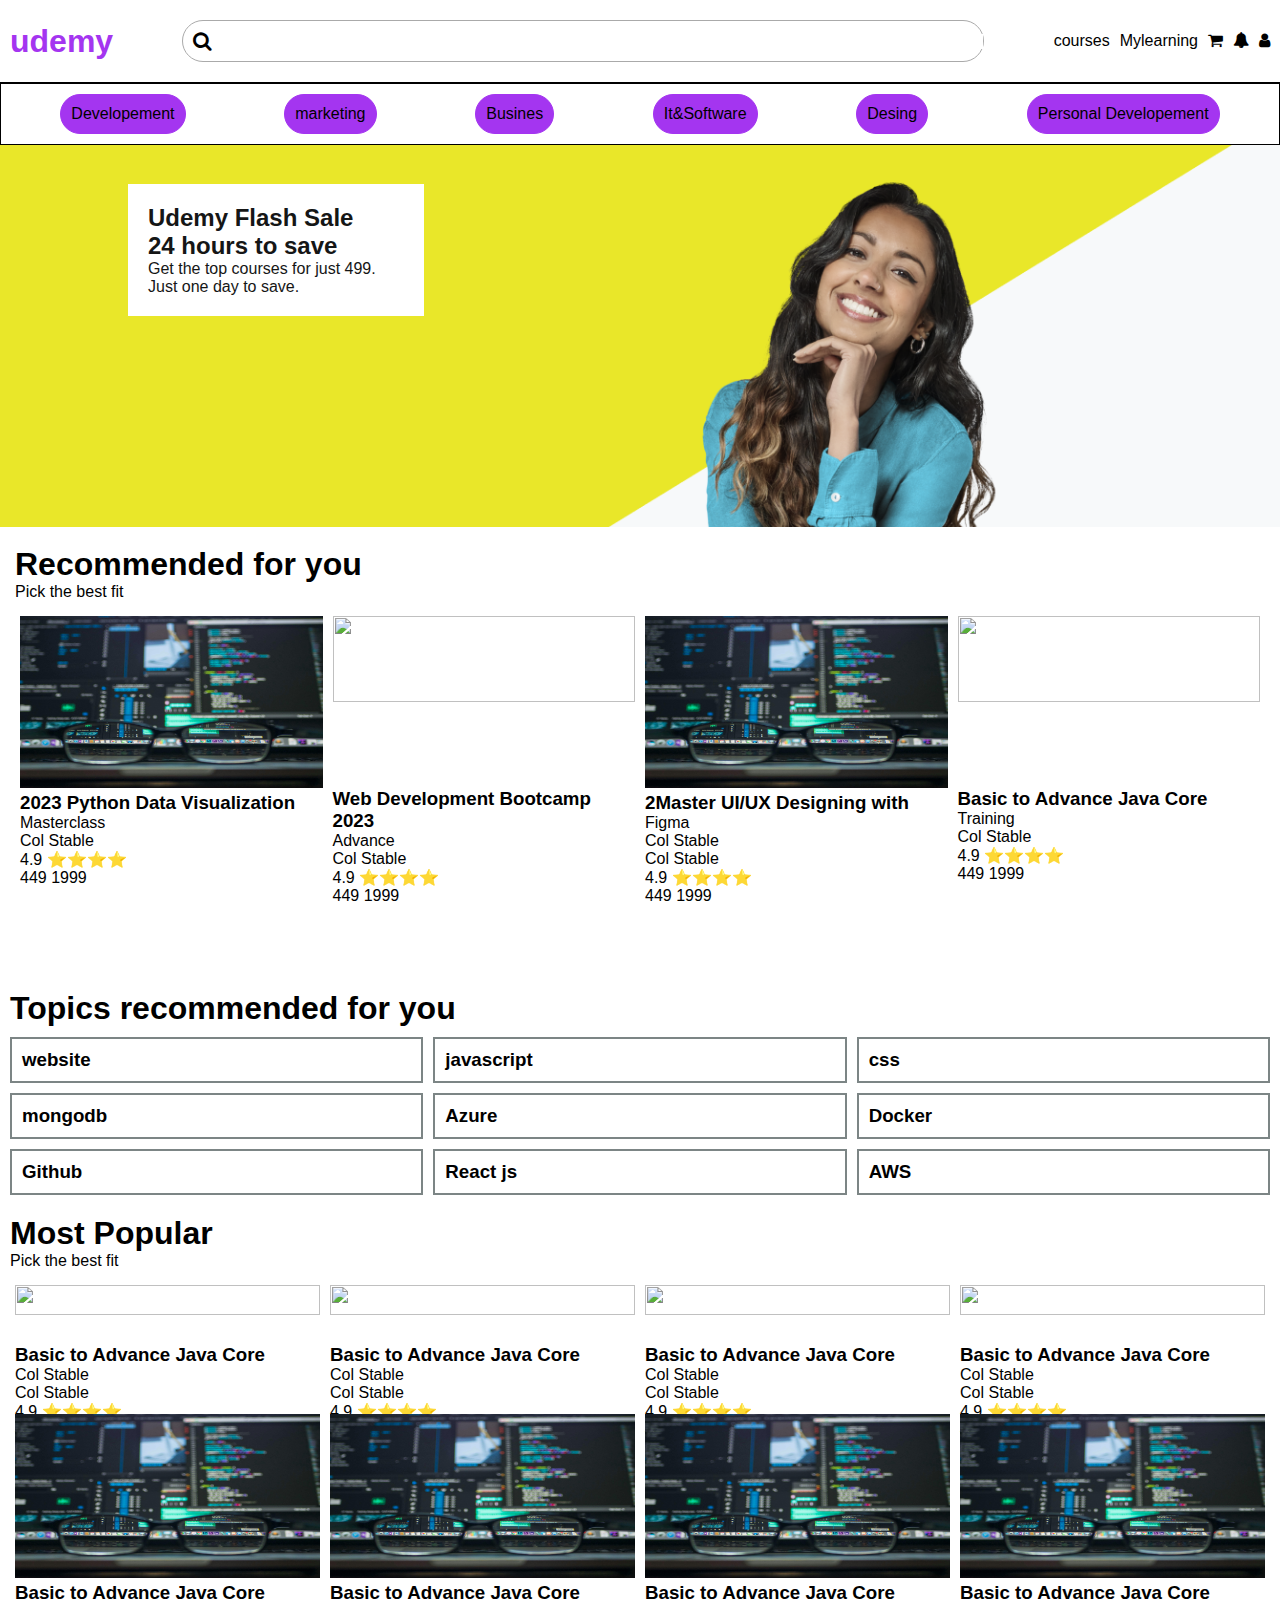
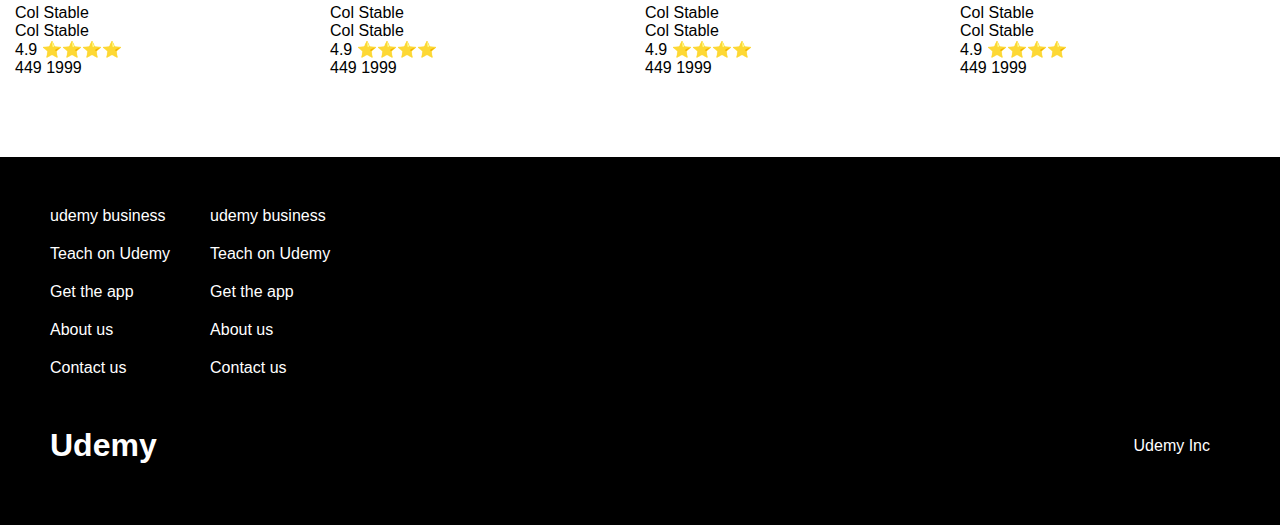
==== index.html @ 8c8c7024 "Updated title" ====
<!DOCTYPE html>
<html lang="en">
<head>
    <meta charset="UTF-8">
    <meta name="viewport" content="width=device-width, initial-scale=1.0">
    <title>Udemy</title>
    <link rel="stylesheet" href="style.css">
    <link rel="stylesheet" href="https://cdnjs.cloudflare.com/ajax/libs/font-awesome/4.7.0/css/font-awesome.min.css">
</head>
<body>
<div id="header">
    <div class="header-title">
    <h1>udemy</h1>
    </div>
    <div class="search">
    <i class="fa fa-search" ></i>
    <input type="text" class="input">
    </div>
    
    <div class="header-last">
        <p>courses</p>
        <p>Mylearning</p>
        <i class="fa fa-shopping-cart" ></i>
        <i class="fa fa-bell"></i>
        <i class="fa fa-user"></i>
    </div>
    <div class="bar">
        <i class="fa fa-bars"></i>
    </div>
</div>

<div id="courses">
    <p>Developement</p>
    <p>marketing</p>
    <p>Busines</p>
    <p>It&Software</p>
    <p>Desing</p>
    <p>Personal Developement</p>
</div>
<div id="center">
    <img src="/Images/main.png" alt="" id="mainimg">
    <div class="main-content">
        <h2>Udemy Flash Sale</h2>
        <h2>24 hours to save</h2>
        <p>Get the top courses for just 499.</p>
        <p> Just one day to save.</p>
    </div>
</div>

<div class="card-header">
    <h1>Recommended for you</h1>
    <span>Pick the best fit</span>
    <div class="cards">
        <div class="card">
            <img src="Images/c1.jpg" alt="">
            <h3>2023 Python Data Visualization </h3>
            <p>Masterclass</p>
                 
            <p>Col Stable  </p>
            <p>4.9 ⭐⭐⭐⭐</p>
            <p>449 1999 </p>
            
        </div>

        <div class="card">
            <img src="Images/c2.jpg" alt="">
            <h3>Web Development Bootcamp 2023</h3>
            <p>Advance</p>
            <p>Col Stable  </p>
            <p>4.9 ⭐⭐⭐⭐</p>
            <p>449 1999 </p>
            
        </div>

        <div class="card">
            <img src="Images/c1.jpg" alt="">
            <h3>2Master UI/UX Designing with</h3>
            <p>Figma </p>
            <p>Col Stable</p>
            <p>Col Stable  </p>
            <p>4.9 ⭐⭐⭐⭐</p>
            <p>449 1999 </p>
            
        </div>

        <div class="card">
            <img src="Images/c2.jpg" alt="">
            <h3>Basic to Advance Java Core</h3>
            <p> Training</p>
            <p>Col Stable</p>
            <p>4.9 ⭐⭐⭐⭐</p>
            <p>449 1999 </p>
            
        </div>
    </div>
</div>

<div class="topic-container">
    <h1>Topics recommended for you</h1>
    <div class="topics">
        <h3>website</h3>
        <h3>javascript</h3>
        <h3>css</h3>
        <h3>mongodb</h3>
        <h3>Azure</h3>
        <h3>Docker</h3>
        <h3>Github</h3>
        <h3>React js</h3>
        <h3>AWS</h3>
    </div>
 </div>


<div class="popular-container">
    <h1>Most Popular</h1>
    <p> Pick the best fit</p>
    <div class="Popular-coursecards">
        <div class="Popular-card">
            <img src="Images/c2.jpg" alt="">
            <h3>Basic to Advance Java Core  </h3>
            
            <p>Col Stable</p>
                 
            <p>Col Stable  </p>
            <p>4.9 ⭐⭐⭐⭐</p>
            <p>449 1999 </p>
            
        </div>

        <div class="Popular-card">
            <img src="Images/c2.jpg" alt="">
            <h3>Basic to Advance Java Core </h3>
            <p>Col Stable</p>
            <p>Col Stable  </p>
            <p>4.9 ⭐⭐⭐⭐</p>
            <p>449 1999 </p>
            
        </div>

       

        <div class="Popular-card">
            <img src="Images/c2.jpg" alt="">
            <h3>Basic to Advance Java Core  </h3>
            <p>Col Stable</p>
            <p>Col Stable  </p>
            <p>4.9 ⭐⭐⭐⭐</p>
            <p>449 1999 </p>
            
        </div>

        <div class="Popular-card">
            <img src="Images/c2.jpg" alt="">
            <h3>Basic to Advance Java Core  </h3>
            <p>Col Stable</p>
                 
            <p>Col Stable  </p>
            <p>4.9 ⭐⭐⭐⭐</p>
            <p>449 1999 </p>
            
        </div>

        <div class="Popular-card">
            <img src="Images/c1.jpg">
            <h3>Basic to Advance Java Core  </h3>
            <p>Col Stable</p>
                 
            <p>Col Stable  </p>
            <p>4.9 ⭐⭐⭐⭐</p>
            <p>449 1999 </p>
            
        </div>

        <div class="Popular-card">
            <img src="Images/c1.jpg" alt="">
            <h3>Basic to Advance Java Core  </h3>
            <p>Col Stable</p>
                 
            <p>Col Stable  </p>
            <p>4.9 ⭐⭐⭐⭐</p>
            <p>449 1999 </p>
            
        </div>

        <div class="Popular-card">
            <img src="Images/c1.jpg"alt="">
            <h3>Basic to Advance Java Core  </h3>
            <p>Col Stable</p>
                 
            <p>Col Stable  </p>
            <p>4.9 ⭐⭐⭐⭐</p>
            <p>449 1999 </p>
            
        </div>

        <div class="Popular-card">
            <img src="Images/c1.jpg" alt="">
            <h3>Basic to Advance Java Core  </h3>
            <p>Col Stable</p>
                 
            <p>Col Stable  </p>
            <p>4.9 ⭐⭐⭐⭐</p>
            <p>449 1999 </p>
            
        </div>
    </div>
</div>
<!-- footer -->
 <div class="footer-container">
    <div class="footer">
    <div class="footer-1">
        <p> udemy business </p>
        <p>Teach on Udemy</p>
        <p> Get the app</p>
        <p>About us</p>
        <p>Contact us</p>
    </div>
    <div class="footer-2">
        <p> udemy business </p>
        <p>Teach on Udemy</p>
        <p> Get the app</p>
        <p>About us</p>
        <p>Contact us</p>
    </div>
</div>
    <div class="end-footer">
    <h1>Udemy</h1>
    <p>Udemy Inc</p>
    </div>
    
 </div>
    <script src="script.js"></script>
</body>
</html>
---- style.css ----
*{
    margin: 0px;
    padding: 0px;
    font-family: "Poppins", sans-serif;
}
#header{
    display: flex;
    align-items: center;
    justify-content:space-between;
    border-bottom: solid black 1px;
    position: sticky;
    padding: 10px;
    z-index: 1;
    top: 0;
    background-color: white;
}
#header h1{
    color: #a435f0;
}
.bar{
    font-size: 15px;
    display: none;
}
.search{
    /* width: 500px; */
    display: flex;
    height: 40px;
    width: 800px;
    /* background-color: aquamarine; */
    border: solid 1px #aaa;
    border-radius: 40px;
    align-items: center;
    margin: 10px;

}
.search .input{
    outline: none;
    border: none;
    padding: 0px 10px;
    flex: 1;
    width:100% ;
}
.search i{
    margin-left: 10px;
    font-size: 20px;
}
.header-last{
    display: flex;
    gap: 10px;
}
#courses{
    display: flex;
    justify-content: space-around;
    padding: 10px ;
    border: 1px solid;
    border-color: black;
    margin-top: 20px 0;
    
    
}
#courses p{
    padding: 10px;
    background-color: #a435f0 ;
    border-radius: 30px;
    cursor: pointer;
    border:solid  #a435f0 1px
}
#courses p:hover{
    background-color:#eee;
    transition: 1s;
    color:  #a435f0 1px ;
    border: solid 1px   #a435f0 1px ;
    
   
}   
#mainimg{
   width: 100%;
   height: 50;
   
}
#center{
    position: relative;
}

.main-content{
    position:absolute;
    top: 10%;
    left: 10%;
    color: rgb(21, 22, 22);
    padding: 20px;
    background-color: #fff;
    width: 20%;
    
}
.card-header{
    padding: 10px;
    
    margin: 5px;
}
.card img{
    width: 100%;
    height: 50%;
}
.cards{
    display: flex;
    justify-content: space-between;
    margin-top: 10px;
    flex-wrap: wrap;
}
.card{
margin: 5px;
flex-basis: 20%;
flex-grow: 1;
}
.topics h3{
    padding: 10px;
    border: solid 2px  rgb(124, 133, 133);
    flex-basis: 25%;
    flex-grow: 1;
    
}
.topics{
    display: flex;
    flex-wrap: wrap;
    gap: 10px;
    margin-top: 10px;
}
.topic-container h1{
    margin-bottom: 10px;
}
.topic-container{
    padding: 10px;
}
.popular-container{
    padding: 10px;
    
}
.Popular-coursecards{
    display: flex;
    flex-wrap: wrap;
    justify-content: space-between;
    margin-top: 10px;
    
}
.Popular-card{
   flex-basis: 20%;
   flex-grow: 1; 
   margin: 5px;
   margin-bottom: 5px;
}
.Popular-card img{
    height:50%;
    width:100%;
    
}  
.footer{
    display: flex;
    
    
    
}
.footer-container{
    background-color: black;
    color: white;
   
    padding: 30px;
}

.footer-container p{
    margin: 20px;
}
.end-footer{
    display: flex;
    justify-content: space-between;
    align-items: center;
    margin: 20px;
}


/* media query */
@media screen  and (max-width: 800px){
    body{
        font-size: 10px;
}
body{
    font-family: "Gabarito", sans-serif;
}


}
@media screen and (max-width:660px){
    .main-content{
        display: none;
    }
    #courses{
        display: none;
    }
    .search,.header-last{
        display: none;
    }
    .bar{
        display: block;
    }
    .card{
        flex-basis: 40%;
    }
    .Popular-card{
        flex-basis: 40%;
    }
}
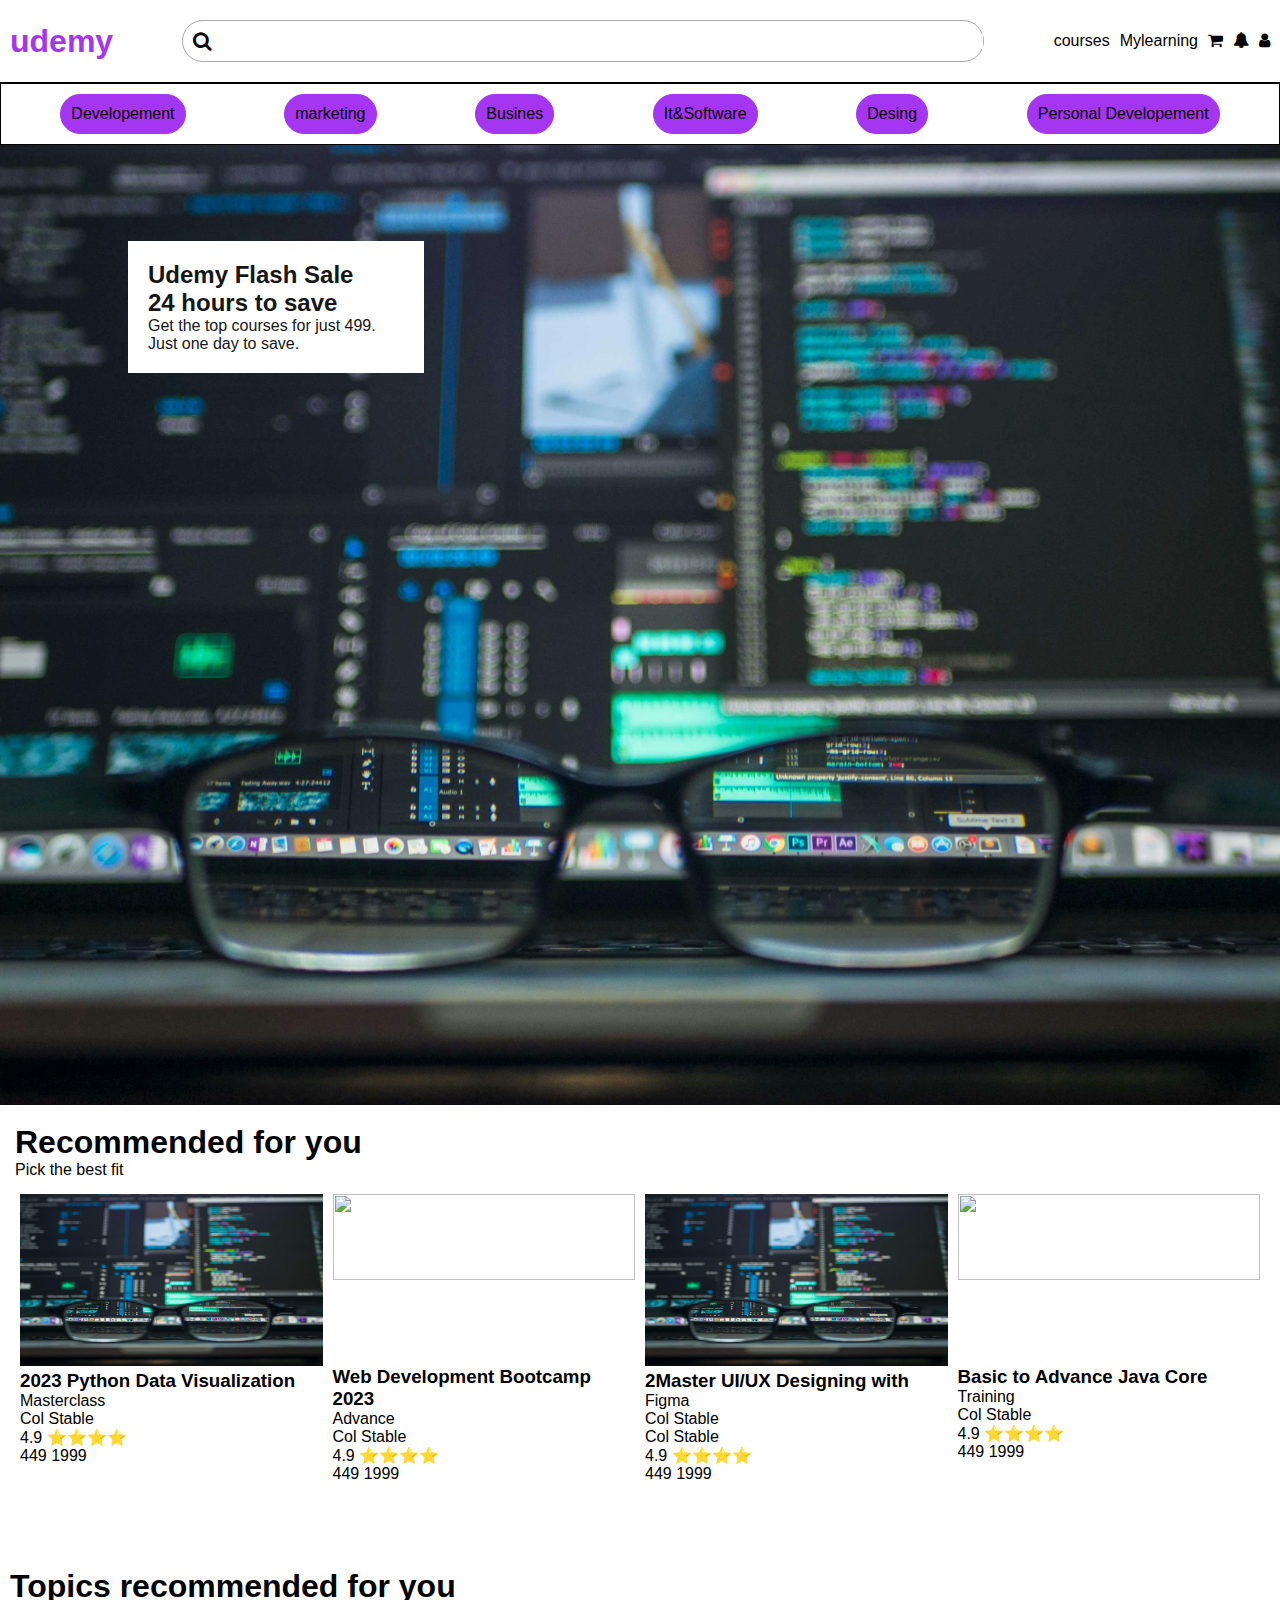
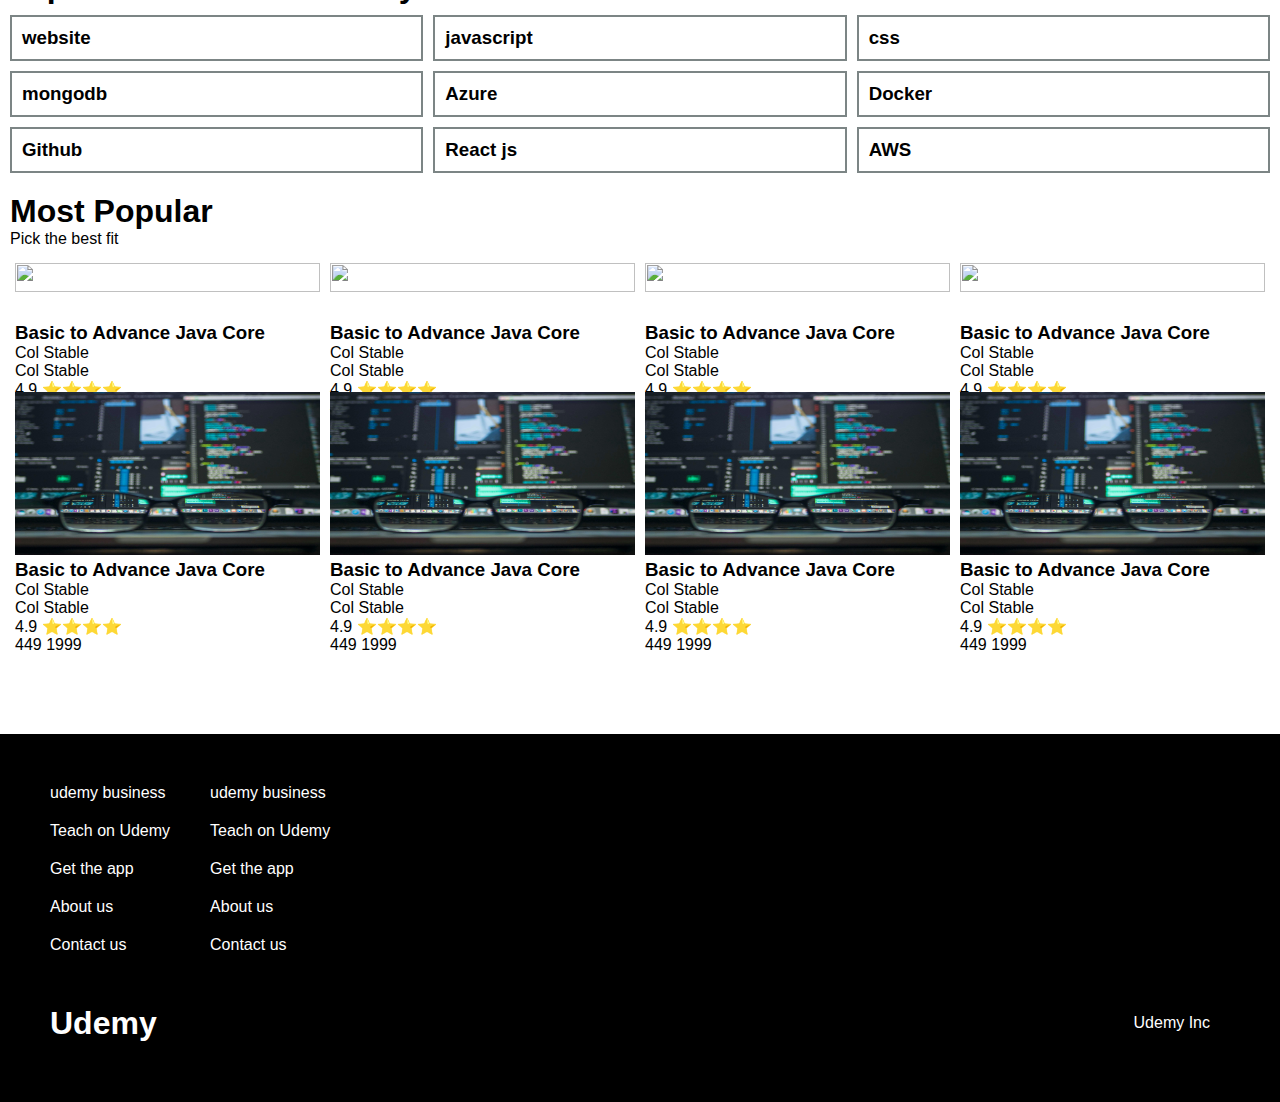
==== commit 08ee1be5: "Updated images" ====
--- a/index.html
+++ b/index.html
@@ -38,7 +38,7 @@
     <p>Personal Developement</p>
 </div>
 <div id="center">
-    <img src="/Images/main.png" alt="" id="mainimg">
+    <img src="/Images/c1.jpg" alt="" id="mainimg">
     <div class="main-content">
         <h2>Udemy Flash Sale</h2>
         <h2>24 hours to save</h2>
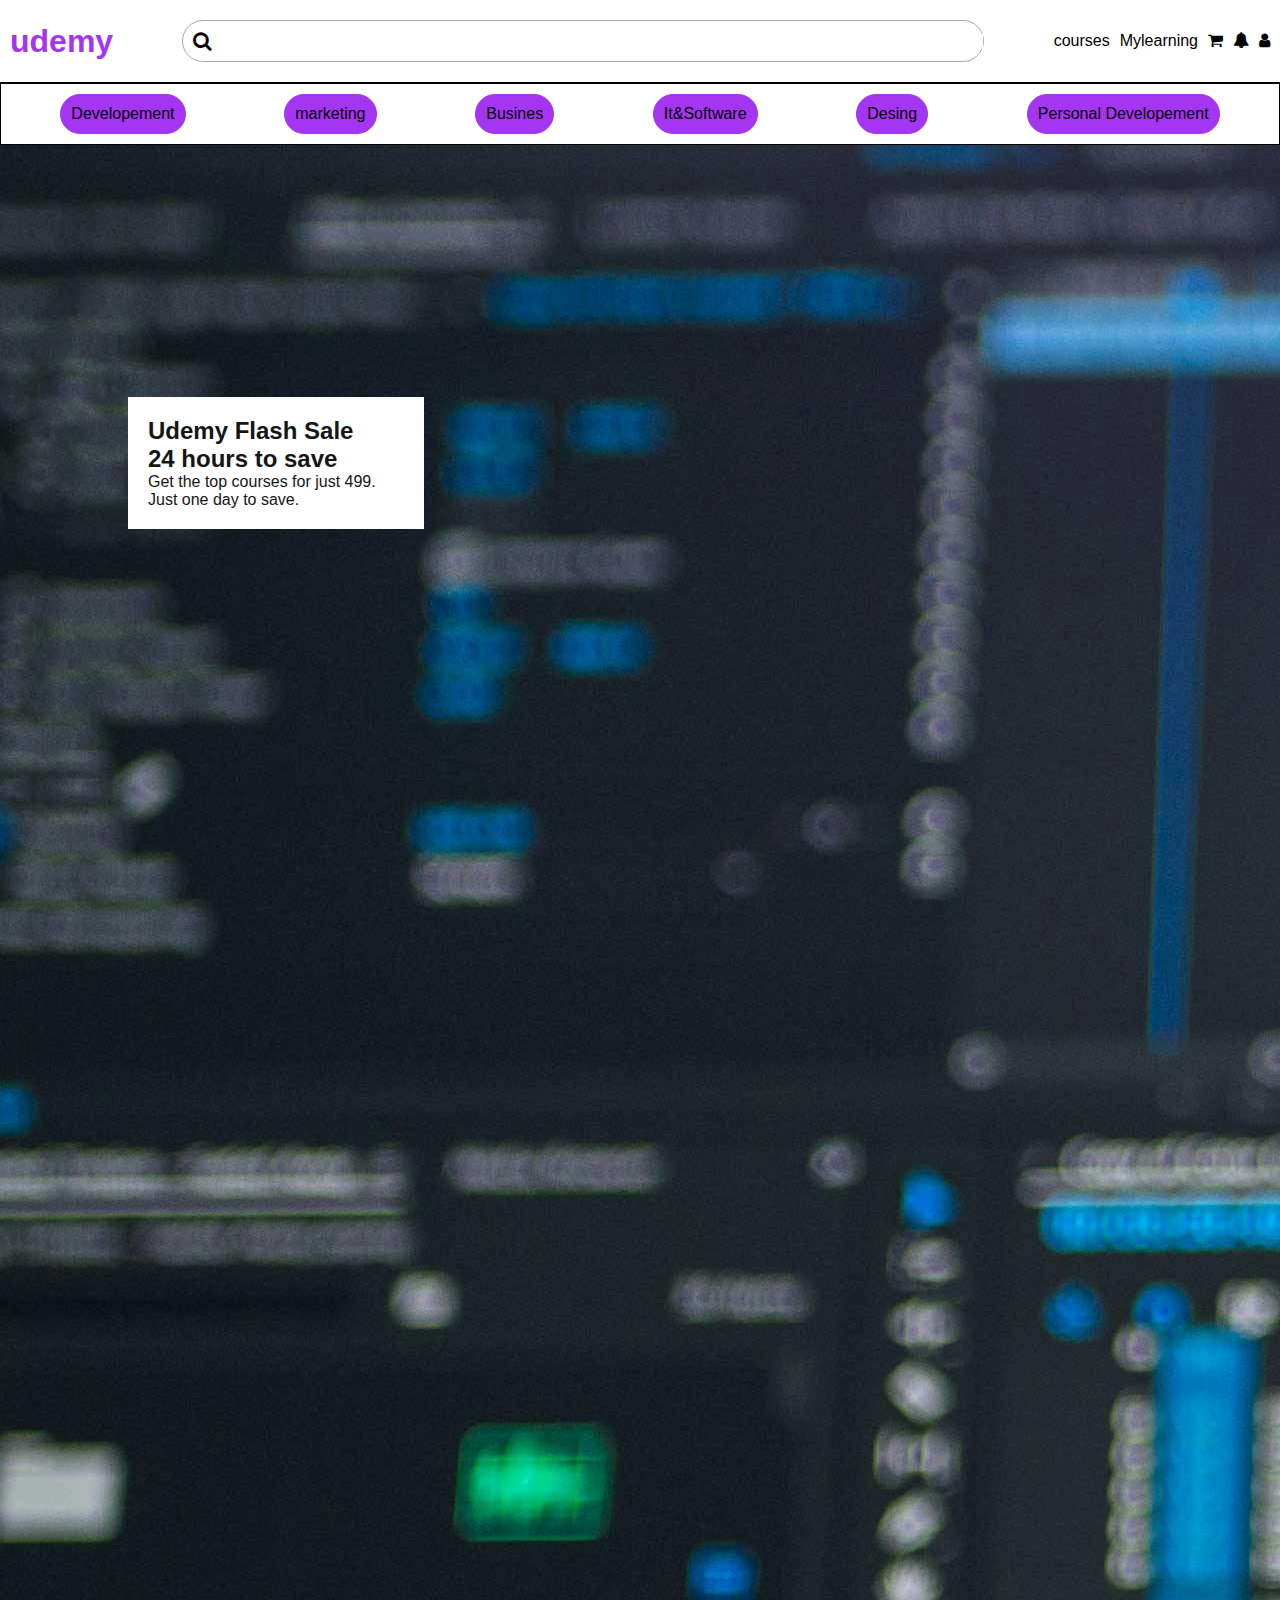
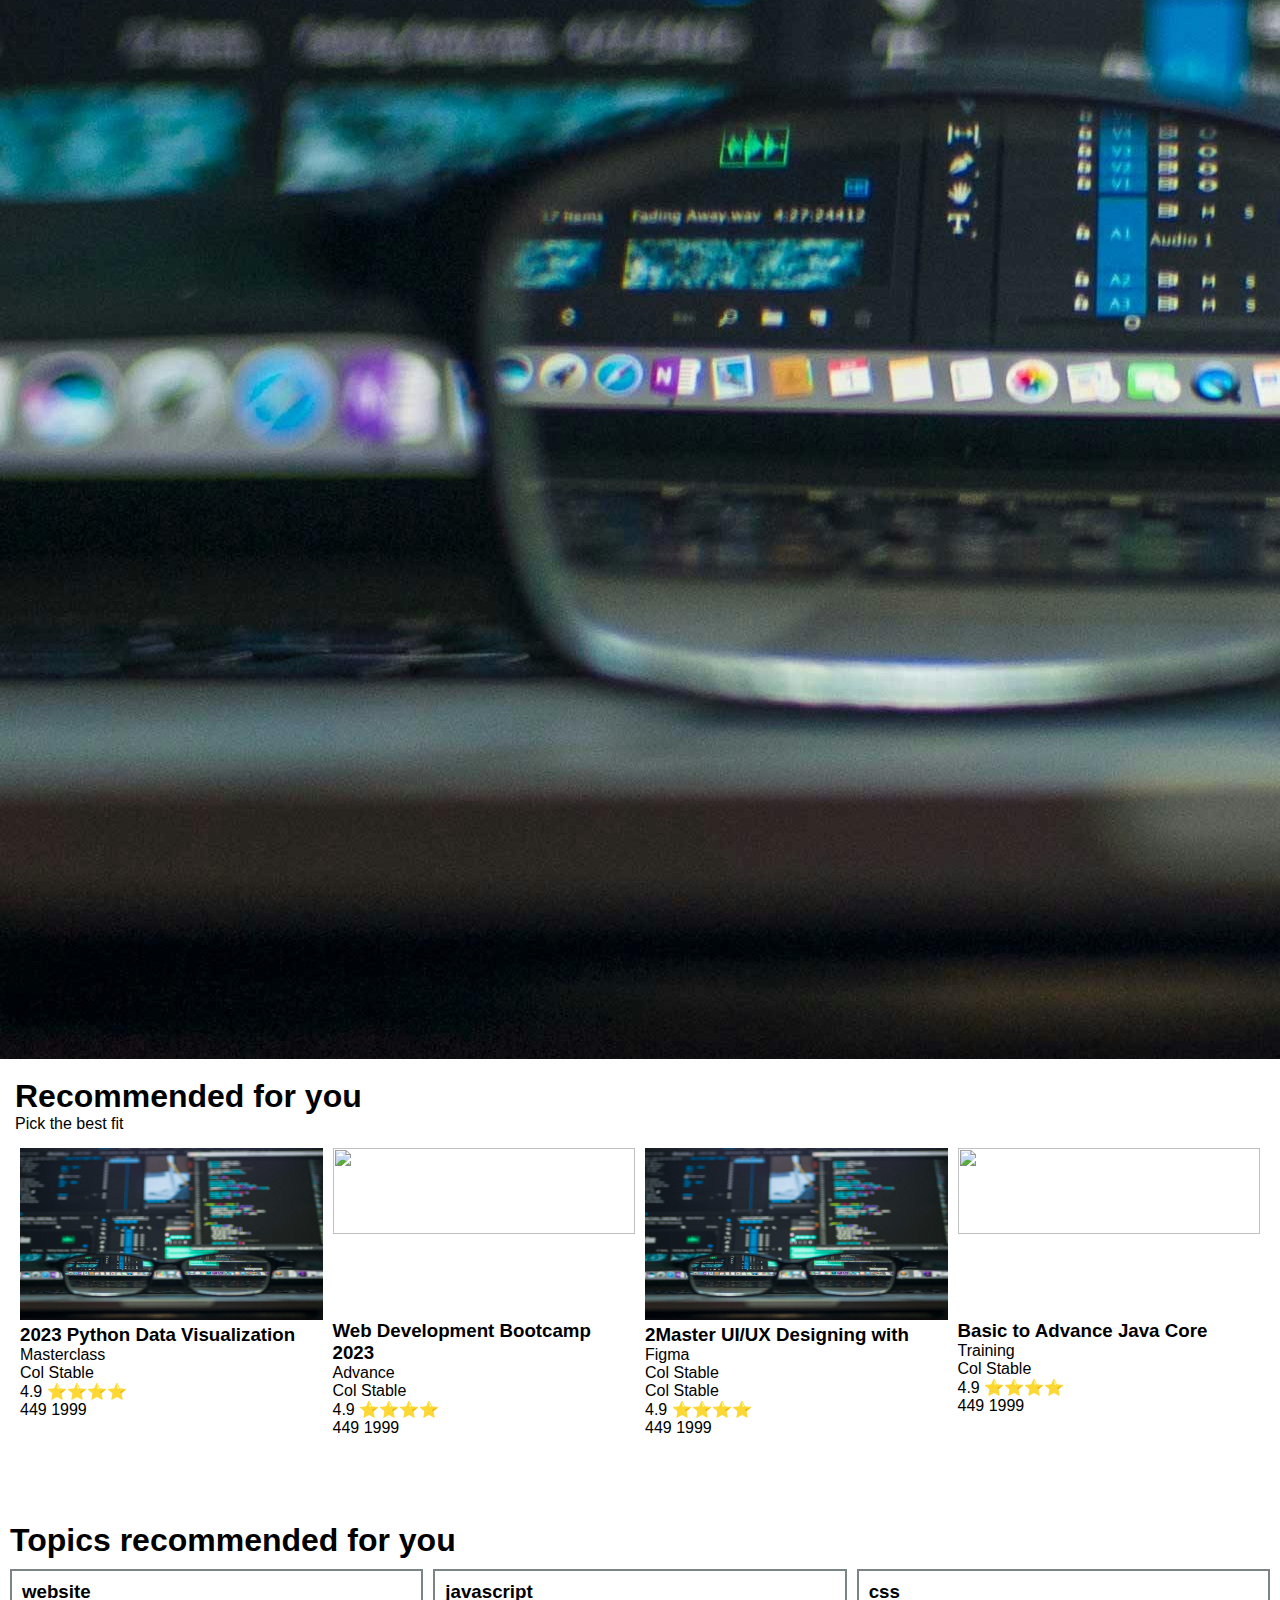
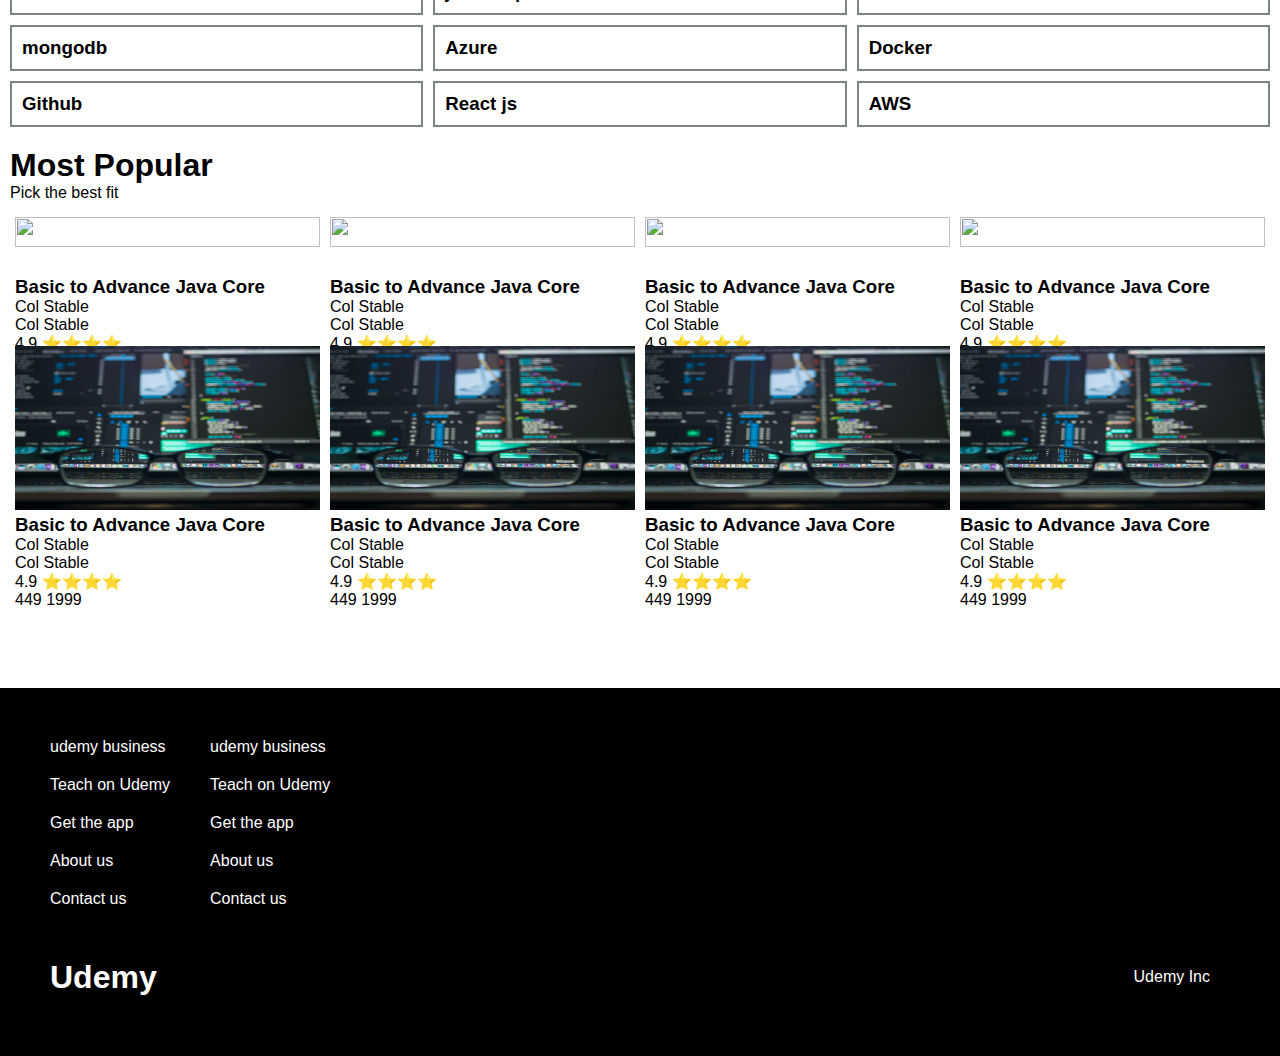
==== commit f721d512: "Updated images" ====
--- a/index.html
+++ b/index.html
@@ -38,7 +38,7 @@
     <p>Personal Developement</p>
 </div>
 <div id="center">
-    <img src="/Images/c1.jpg" alt="" id="mainimg">
+    <img src="Images/c1.jpg" alt="" id="">
     <div class="main-content">
         <h2>Udemy Flash Sale</h2>
         <h2>24 hours to save</h2>
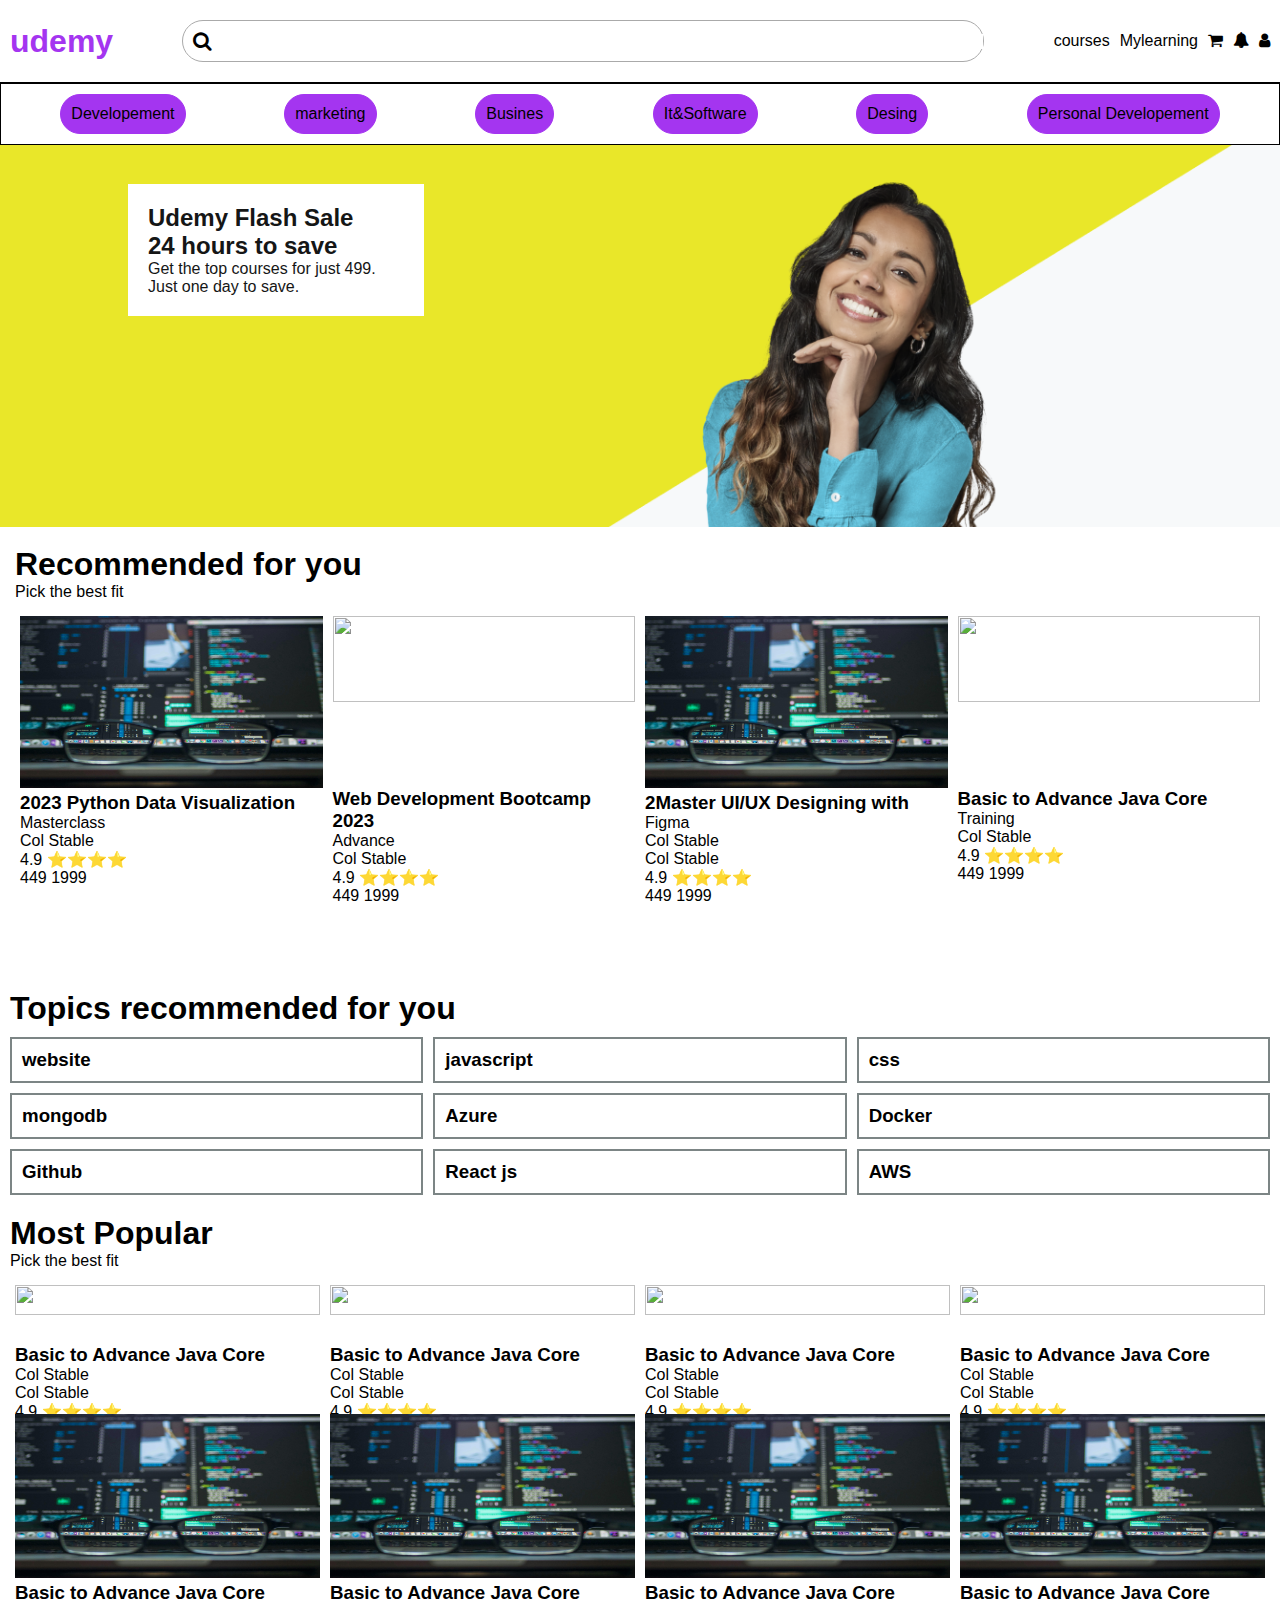
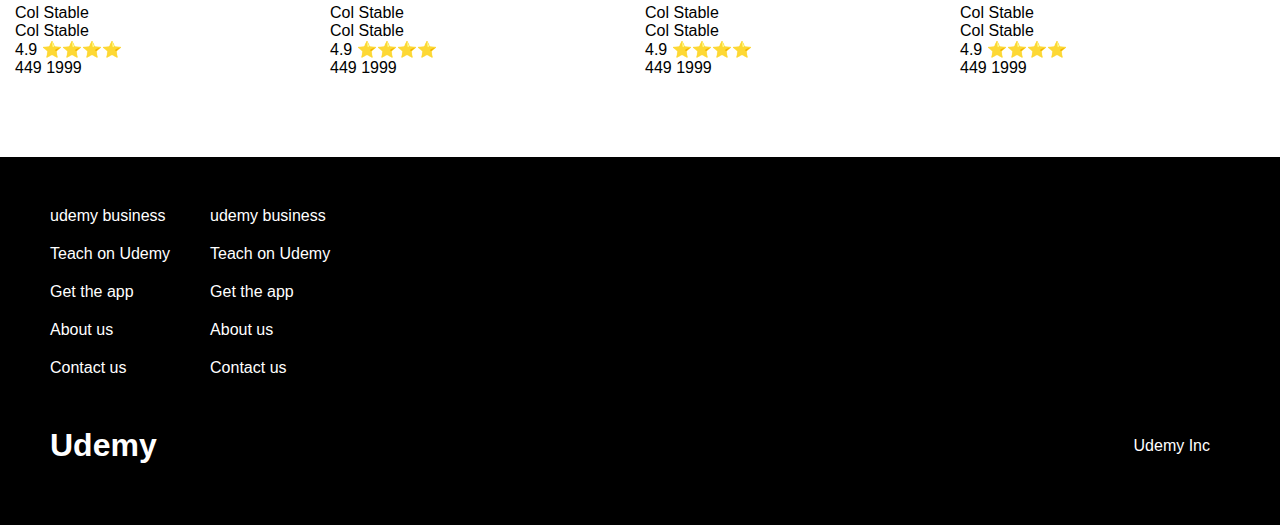
==== commit 592228f5: "Updated images" ====
--- a/index.html
+++ b/index.html
@@ -38,7 +38,7 @@
     <p>Personal Developement</p>
 </div>
 <div id="center">
-    <img src="Images/c1.jpg" alt="" id="">
+    <img src="Images/main.png" alt="" id="mainimg">
     <div class="main-content">
         <h2>Udemy Flash Sale</h2>
         <h2>24 hours to save</h2>
--- a/style.css
+++ b/style.css
@@ -75,7 +75,7 @@
 }   
 #mainimg{
    width: 100%;
-   height: 50;
+   height: 50%;
    
 }
 #center{
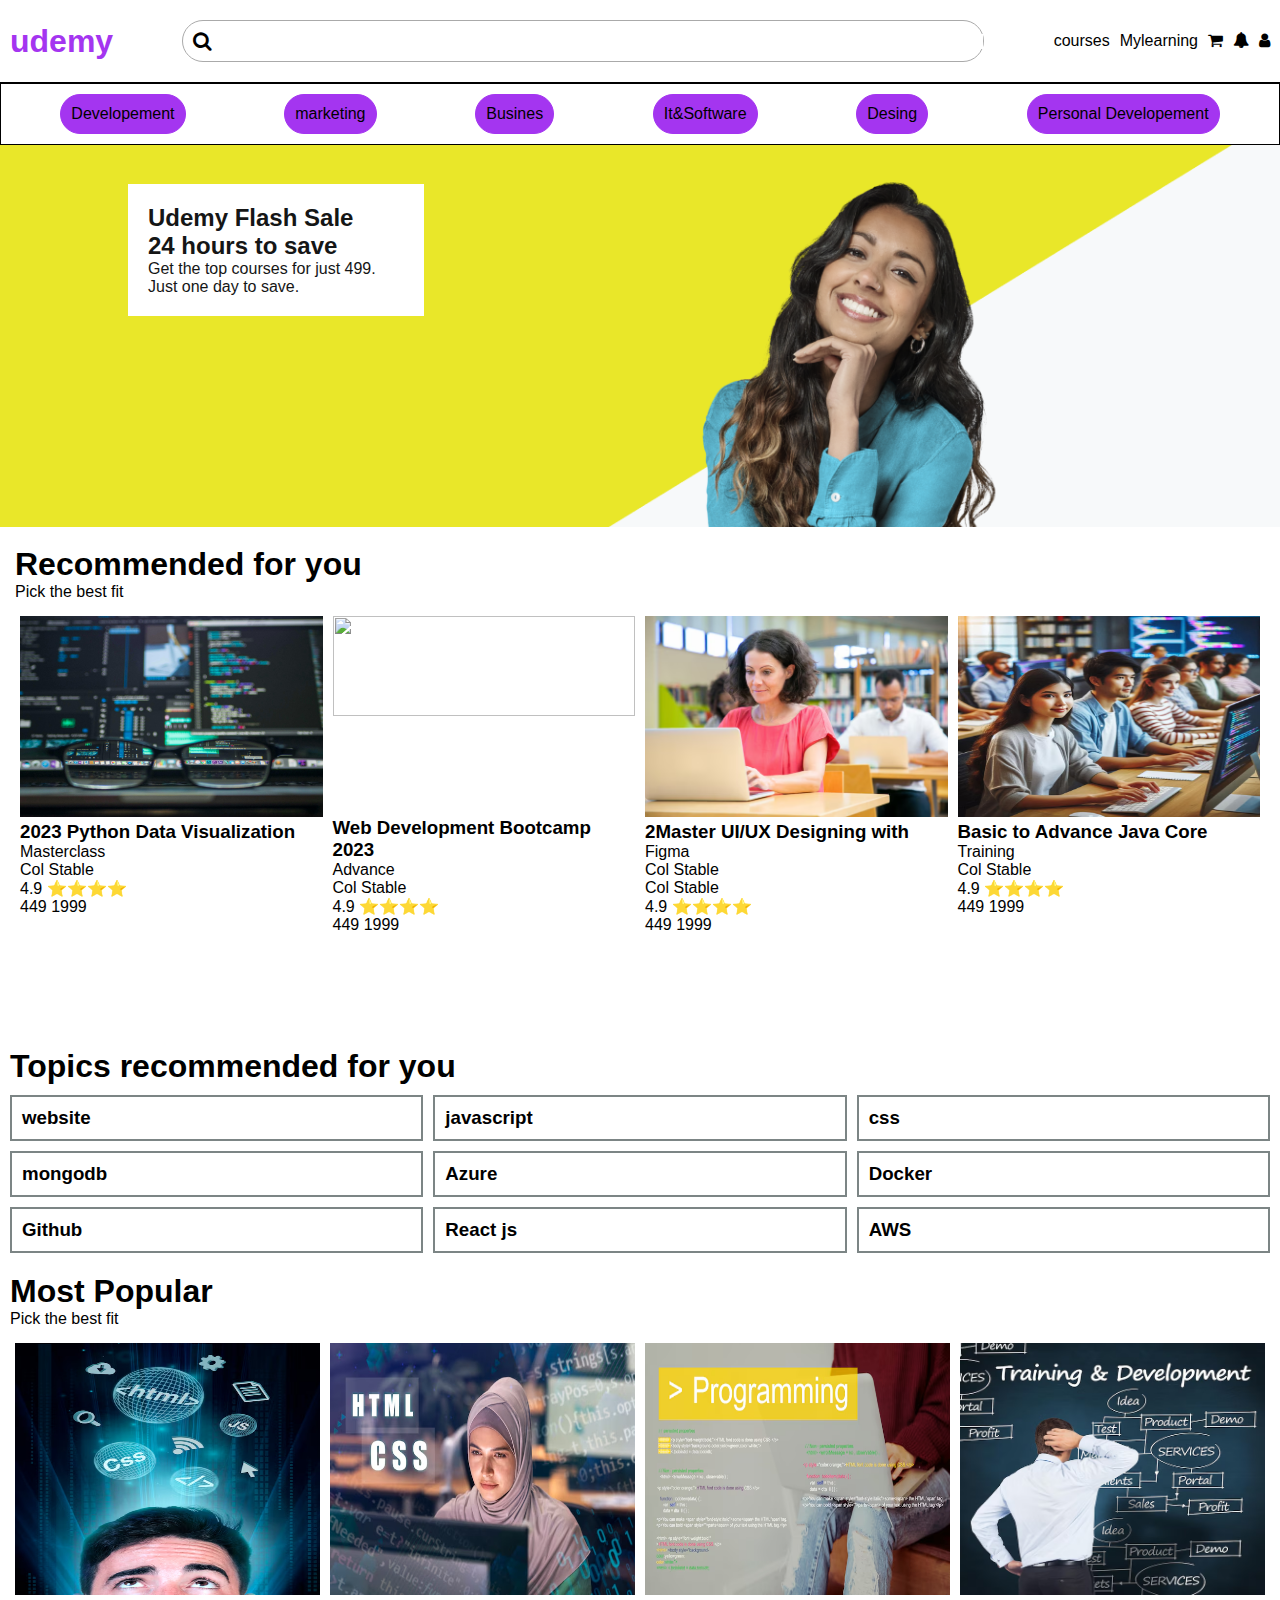
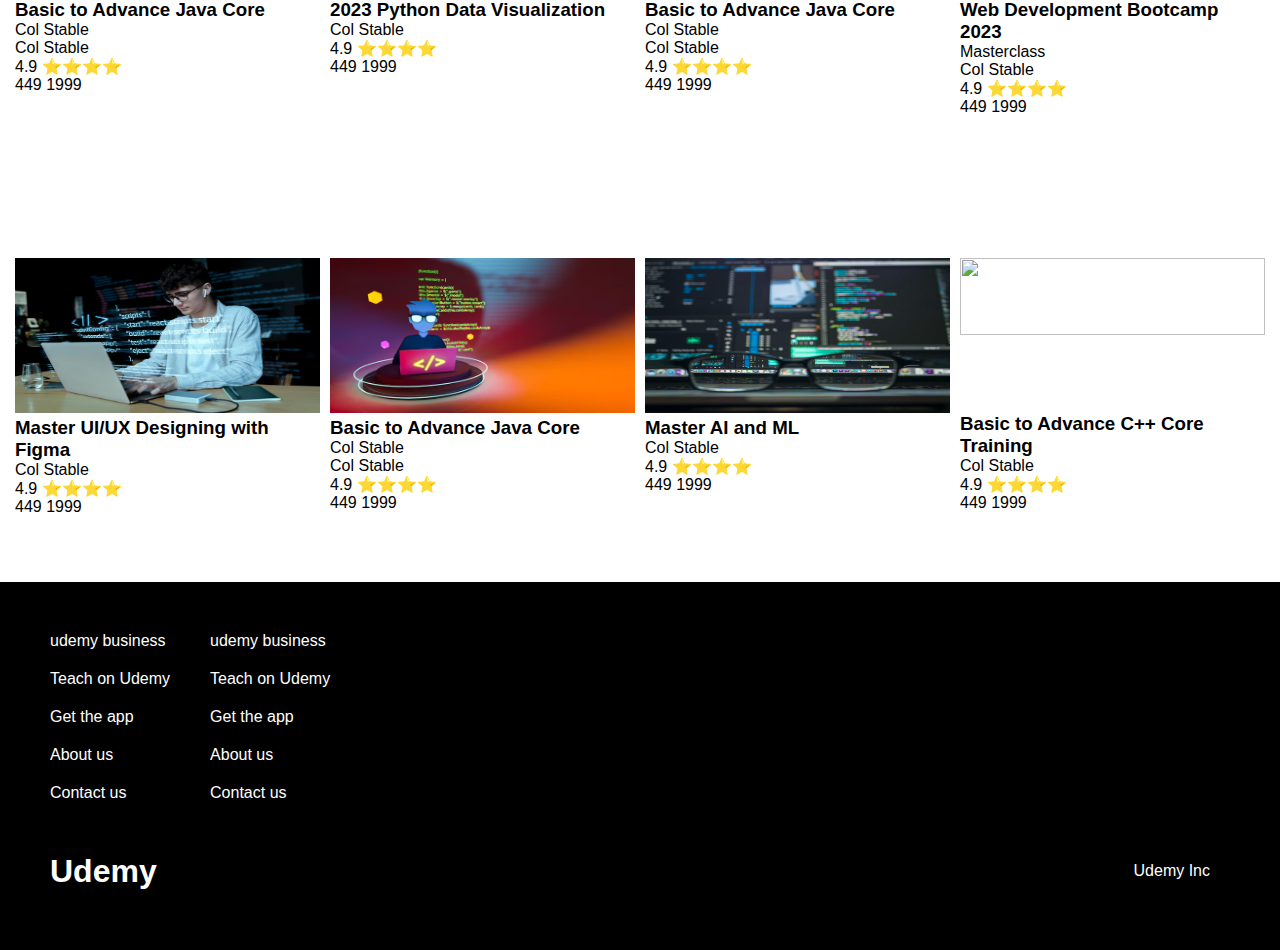
==== commit dfe54ca4: "Updated images" ====
--- a/index.html
+++ b/index.html
@@ -73,7 +73,7 @@
         </div>
 
         <div class="card">
-            <img src="Images/c1.jpg" alt="">
+            <img src="Images/img1.avif" alt="">
             <h3>2Master UI/UX Designing with</h3>
             <p>Figma </p>
             <p>Col Stable</p>
@@ -84,7 +84,7 @@
         </div>
 
         <div class="card">
-            <img src="Images/c2.jpg" alt="">
+            <img src="Images/img2.avif" alt="">
             <h3>Basic to Advance Java Core</h3>
             <p> Training</p>
             <p>Col Stable</p>
@@ -116,88 +116,79 @@
     <p> Pick the best fit</p>
     <div class="Popular-coursecards">
         <div class="Popular-card">
+            <img src="Images/img4.avif" alt="">
+            <h3>Basic to Advance Java Core  </h3>
+            
+            <p>Col Stable</p>
+                 
+            <p>Col Stable  </p>
+            <p>4.9 ⭐⭐⭐⭐</p>
+            <p>449 1999 </p>
+            
+        </div>
+
+        <div class="Popular-card">
+            <img src="Images/img5.avif" alt="">
+            <h3>2023 Python Data Visualization</h3>
+            <p>Col Stable</p>
+            <p>4.9 ⭐⭐⭐⭐</p>
+            <p>449 1999 </p>
+        </div>
+
+       
+
+        <div class="Popular-card">
+            <img src="Images/img6.avif" alt="">
+            <h3>Basic to Advance Java Core  </h3>
+            <p>Col Stable</p>
+            <p>Col Stable  </p>
+            <p>4.9 ⭐⭐⭐⭐</p>
+            <p>449 1999 </p>
+            
+        </div>
+
+        <div class="Popular-card">
+            <img src="Images/img7.avif" alt="">
+            <h3>Web Development Bootcamp 2023  </h3>
+            <p>Masterclass</p>
+            <p>Col Stable  </p>
+            <p>4.9 ⭐⭐⭐⭐</p>
+            <p>449 1999 </p>
+            
+        </div>
+
+        <div class="Popular-card">
+            <img src="Images/img8.avif">
+            <h3> Master UI/UX Designing with Figma </h3>
+            <p>Col Stable  </p>
+            <p>4.9 ⭐⭐⭐⭐</p>
+            <p>449 1999 </p>
+            
+        </div>
+
+        <div class="Popular-card">
+            <img src="Images/img9.avif" alt="">
+            <h3>Basic to Advance Java Core  </h3>
+            <p>Col Stable</p>
+                 
+            <p>Col Stable  </p>
+            <p>4.9 ⭐⭐⭐⭐</p>
+            <p>449 1999 </p>
+            
+        </div>
+
+        <div class="Popular-card">
+            <img src="Images/c1.jpg"alt="">
+            <h3>Master AI and ML </h3>
+            <p>Col Stable  </p>
+            <p>4.9 ⭐⭐⭐⭐</p>
+            <p>449 1999 </p>
+            
+        </div>
+
+        <div class="Popular-card">
             <img src="Images/c2.jpg" alt="">
-            <h3>Basic to Advance Java Core  </h3>
-            
-            <p>Col Stable</p>
-                 
-            <p>Col Stable  </p>
-            <p>4.9 ⭐⭐⭐⭐</p>
-            <p>449 1999 </p>
-            
-        </div>
-
-        <div class="Popular-card">
-            <img src="Images/c2.jpg" alt="">
-            <h3>Basic to Advance Java Core </h3>
-            <p>Col Stable</p>
-            <p>Col Stable  </p>
-            <p>4.9 ⭐⭐⭐⭐</p>
-            <p>449 1999 </p>
-            
-        </div>
-
-       
-
-        <div class="Popular-card">
-            <img src="Images/c2.jpg" alt="">
-            <h3>Basic to Advance Java Core  </h3>
-            <p>Col Stable</p>
-            <p>Col Stable  </p>
-            <p>4.9 ⭐⭐⭐⭐</p>
-            <p>449 1999 </p>
-            
-        </div>
-
-        <div class="Popular-card">
-            <img src="Images/c2.jpg" alt="">
-            <h3>Basic to Advance Java Core  </h3>
-            <p>Col Stable</p>
-                 
-            <p>Col Stable  </p>
-            <p>4.9 ⭐⭐⭐⭐</p>
-            <p>449 1999 </p>
-            
-        </div>
-
-        <div class="Popular-card">
-            <img src="Images/c1.jpg">
-            <h3>Basic to Advance Java Core  </h3>
-            <p>Col Stable</p>
-                 
-            <p>Col Stable  </p>
-            <p>4.9 ⭐⭐⭐⭐</p>
-            <p>449 1999 </p>
-            
-        </div>
-
-        <div class="Popular-card">
-            <img src="Images/c1.jpg" alt="">
-            <h3>Basic to Advance Java Core  </h3>
-            <p>Col Stable</p>
-                 
-            <p>Col Stable  </p>
-            <p>4.9 ⭐⭐⭐⭐</p>
-            <p>449 1999 </p>
-            
-        </div>
-
-        <div class="Popular-card">
-            <img src="Images/c1.jpg"alt="">
-            <h3>Basic to Advance Java Core  </h3>
-            <p>Col Stable</p>
-                 
-            <p>Col Stable  </p>
-            <p>4.9 ⭐⭐⭐⭐</p>
-            <p>449 1999 </p>
-            
-        </div>
-
-        <div class="Popular-card">
-            <img src="Images/c1.jpg" alt="">
-            <h3>Basic to Advance Java Core  </h3>
-            <p>Col Stable</p>
-                 
+            <h3>Basic to Advance C++ Core Training  </h3>
             <p>Col Stable  </p>
             <p>4.9 ⭐⭐⭐⭐</p>
             <p>449 1999 </p>
--- a/style.css
+++ b/style.css
@@ -79,7 +79,7 @@
    
 }
 #center{
-    position: relative;
+       position: relative;
 }
 
 .main-content{
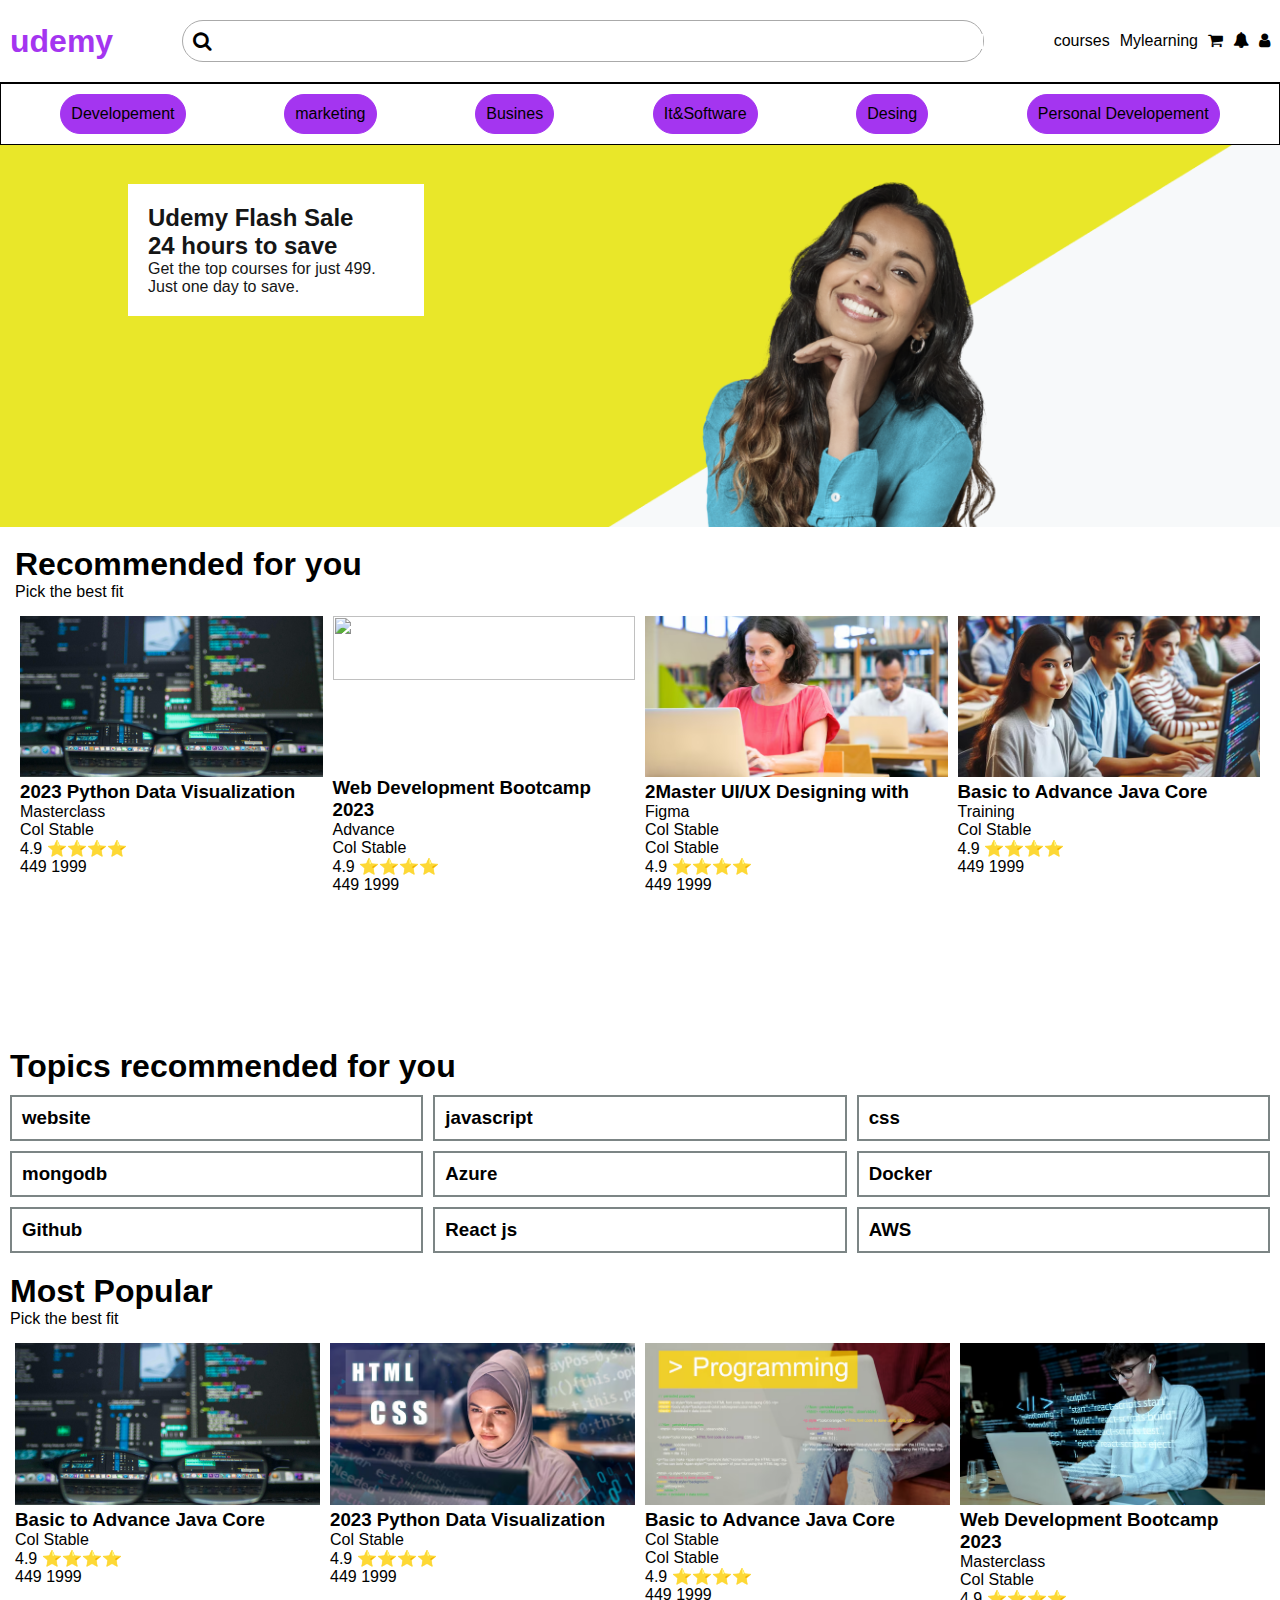
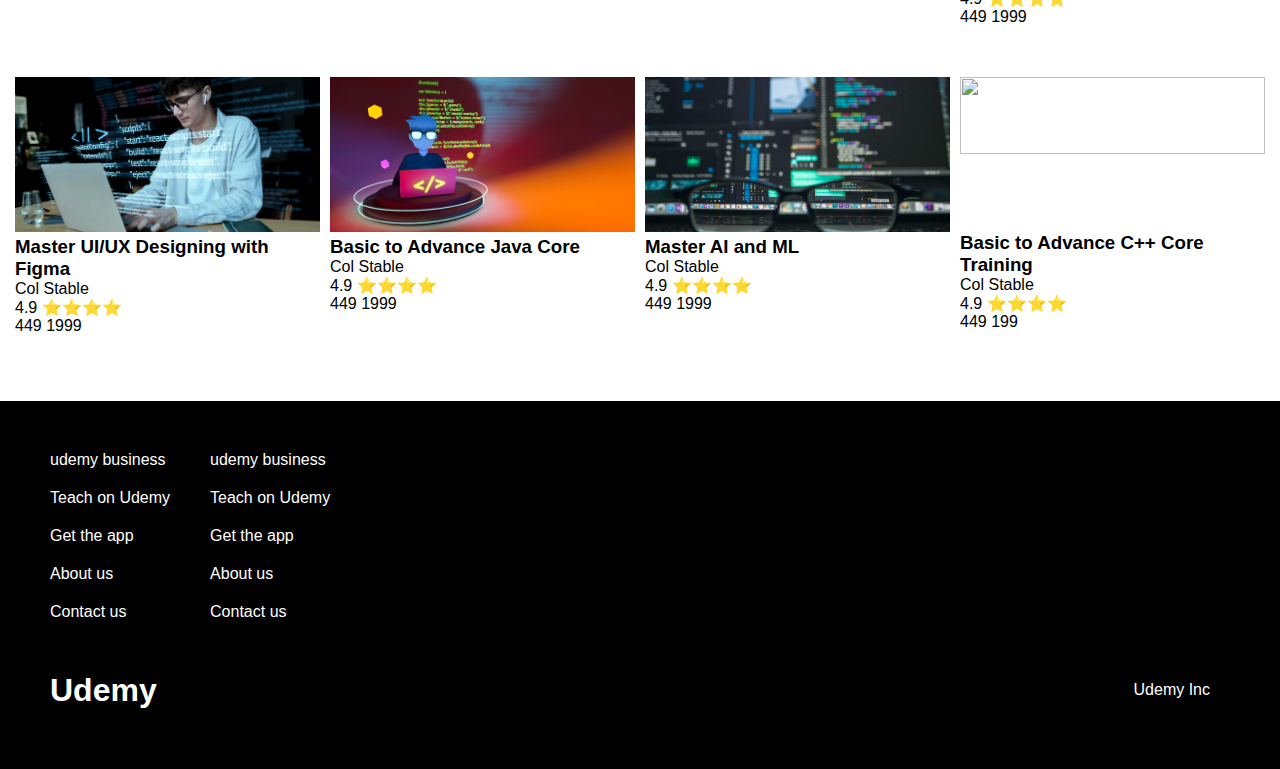
==== commit 89b12a27: "Updated images" ====
--- a/index.html
+++ b/index.html
@@ -115,13 +115,11 @@
     <h1>Most Popular</h1>
     <p> Pick the best fit</p>
     <div class="Popular-coursecards">
-        <div class="Popular-card">
-            <img src="Images/img4.avif" alt="">
+
+        <div class="Popular-card">
+            <img src="Images/c1.jpg"alt="">
             <h3>Basic to Advance Java Core  </h3>
-            
-            <p>Col Stable</p>
-                 
-            <p>Col Stable  </p>
+            <p>Col Stable</p>
             <p>4.9 ⭐⭐⭐⭐</p>
             <p>449 1999 </p>
             
@@ -148,7 +146,7 @@
         </div>
 
         <div class="Popular-card">
-            <img src="Images/img7.avif" alt="">
+            <img src="Images/img8.avif" alt="">
             <h3>Web Development Bootcamp 2023  </h3>
             <p>Masterclass</p>
             <p>Col Stable  </p>
@@ -170,8 +168,6 @@
             <img src="Images/img9.avif" alt="">
             <h3>Basic to Advance Java Core  </h3>
             <p>Col Stable</p>
-                 
-            <p>Col Stable  </p>
             <p>4.9 ⭐⭐⭐⭐</p>
             <p>449 1999 </p>
             
@@ -191,7 +187,7 @@
             <h3>Basic to Advance C++ Core Training  </h3>
             <p>Col Stable  </p>
             <p>4.9 ⭐⭐⭐⭐</p>
-            <p>449 1999 </p>
+            <p>449 199</p>
             
         </div>
     </div>
--- a/style.css
+++ b/style.css
@@ -99,7 +99,8 @@
 }
 .card img{
     width: 100%;
-    height: 50%;
+    height: 40%;
+    object-fit: cover; 
 }
 .cards{
     display: flex;
@@ -148,11 +149,12 @@
    margin: 5px;
    margin-bottom: 5px;
 }
-.Popular-card img{
-    height:50%;
-    width:100%;
-    
-}  
+.Popular-card img {
+    height: 50%;
+    width: 100%;   
+    object-fit: cover; 
+    
+} 
 .footer{
     display: flex;
     
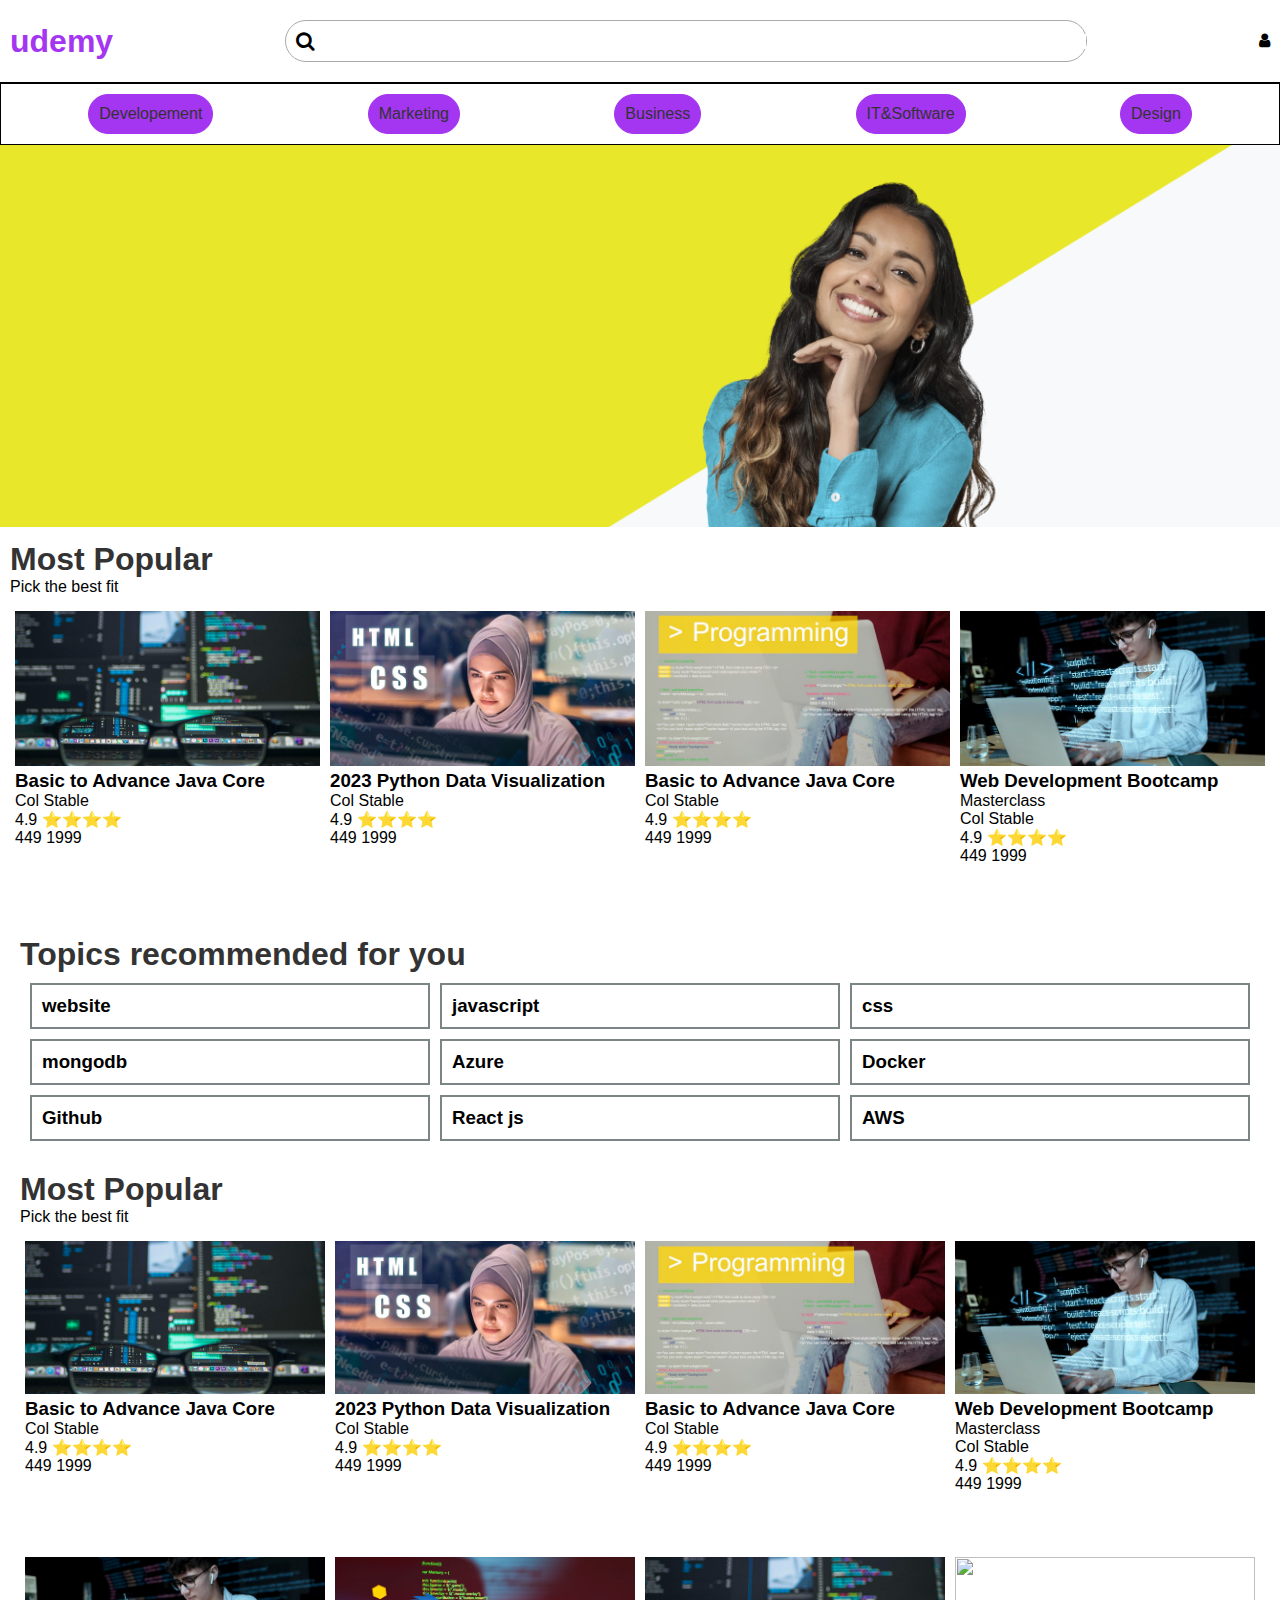
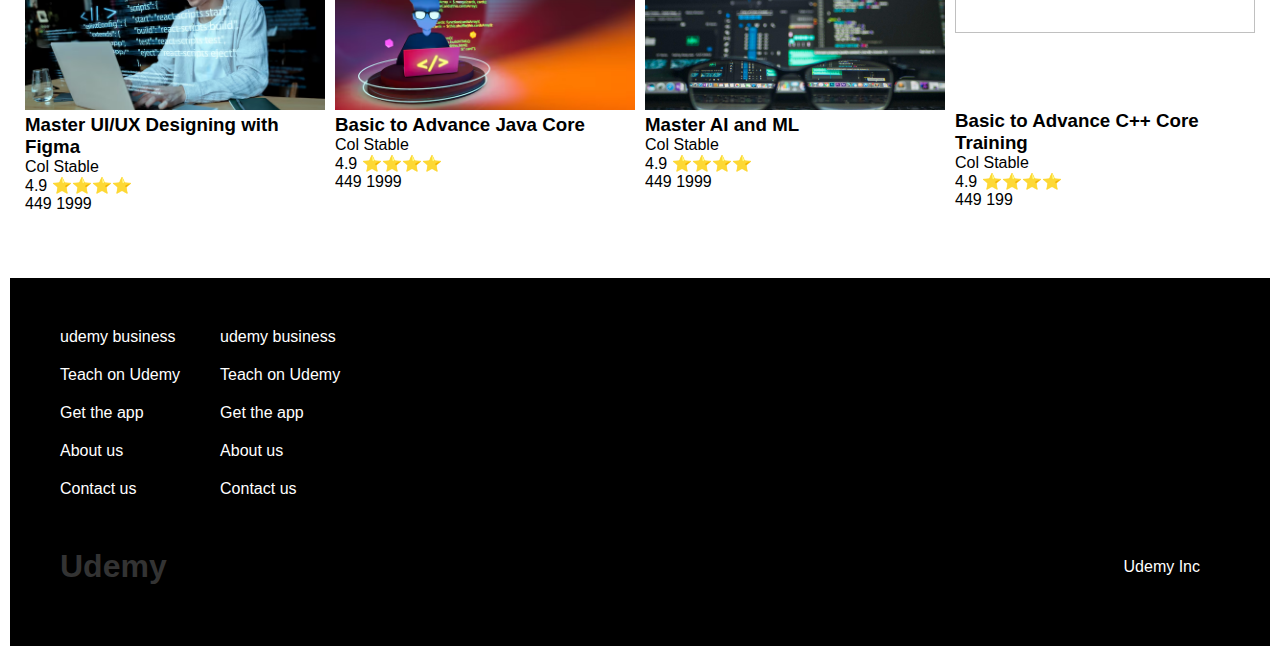
==== commit 16875144: "Updated project structure" ====
--- a/index.html
+++ b/index.html
@@ -17,25 +17,24 @@
     <input type="text" class="input">
     </div>
     
-    <div class="header-last">
-        <p>courses</p>
-        <p>Mylearning</p>
-        <i class="fa fa-shopping-cart" ></i>
-        <i class="fa fa-bell"></i>
-        <i class="fa fa-user"></i>
-    </div>
-    <div class="bar">
-        <i class="fa fa-bars"></i>
-    </div>
-</div>
+    <div class="header-icons">
+        <i class="fa fa-user" id="userIcon"></i>
+    </div>
+    <div id="menuIcon">
+        <i class="fa fa-bars" ></i>
+    </div>
+</div>
+
 
 <div id="courses">
-    <p>Developement</p>
-    <p>marketing</p>
-    <p>Busines</p>
-    <p>It&Software</p>
-    <p>Desing</p>
-    <p>Personal Developement</p>
+    <p> <a href="development.html">Developement</a></p>
+    <p> <a href="marketing.html">Marketing</a></p>
+    <p><a href="busines.html">Business</a></p>
+    <p><a href="it.html">IT&Software</a></p>
+    <p><a href="design.html">Design</a></p>
+   
+    
+
 </div>
 <div id="center">
     <img src="Images/main.png" alt="" id="mainimg">
@@ -47,53 +46,50 @@
     </div>
 </div>
 
-<div class="card-header">
-    <h1>Recommended for you</h1>
-    <span>Pick the best fit</span>
-    <div class="cards">
-        <div class="card">
-            <img src="Images/c1.jpg" alt="">
-            <h3>2023 Python Data Visualization </h3>
+<div class="popular-container">
+    <h1>Most Popular</h1>
+    <p> Pick the best fit</p>
+    <div class="Popular-coursecards">
+
+        <div class="Popular-card">
+            <img src="Images/c1.jpg"alt="">
+            <h3>Basic to Advance Java Core  </h3>
+            <p>Col Stable</p>
+            <p>4.9 ⭐⭐⭐⭐</p>
+            <p>449 1999 </p>
+            
+        </div>
+
+        <div class="Popular-card">
+            <img src="Images/img5.avif" alt="">
+            <h3>2023 Python Data Visualization</h3>
+            <p>Col Stable</p>
+            <p>4.9 ⭐⭐⭐⭐</p>
+            <p>449 1999 </p>
+        </div>
+
+       
+
+        <div class="Popular-card">
+            <img src="Images/img6.avif" alt="">
+            <h3>Basic to Advance Java Core  </h3>
+            <p>Col Stable</p>
+            
+            <p>4.9 ⭐⭐⭐⭐</p>
+            <p>449 1999 </p>
+            
+        </div>
+
+        <div class="Popular-card">
+            <img src="Images/img8.avif" alt="">
+            <h3>Web Development Bootcamp </h3>
             <p>Masterclass</p>
-                 
-            <p>Col Stable  </p>
-            <p>4.9 ⭐⭐⭐⭐</p>
-            <p>449 1999 </p>
-            
-        </div>
-
-        <div class="card">
-            <img src="Images/c2.jpg" alt="">
-            <h3>Web Development Bootcamp 2023</h3>
-            <p>Advance</p>
-            <p>Col Stable  </p>
-            <p>4.9 ⭐⭐⭐⭐</p>
-            <p>449 1999 </p>
-            
-        </div>
-
-        <div class="card">
-            <img src="Images/img1.avif" alt="">
-            <h3>2Master UI/UX Designing with</h3>
-            <p>Figma </p>
-            <p>Col Stable</p>
-            <p>Col Stable  </p>
-            <p>4.9 ⭐⭐⭐⭐</p>
-            <p>449 1999 </p>
-            
-        </div>
-
-        <div class="card">
-            <img src="Images/img2.avif" alt="">
-            <h3>Basic to Advance Java Core</h3>
-            <p> Training</p>
-            <p>Col Stable</p>
-            <p>4.9 ⭐⭐⭐⭐</p>
-            <p>449 1999 </p>
-            
-        </div>
-    </div>
-</div>
+            <p>Col Stable  </p>
+            <p>4.9 ⭐⭐⭐⭐</p>
+            <p>449 1999 </p>
+            
+        </div>
+    </div>
 
 <div class="topic-container">
     <h1>Topics recommended for you</h1>
@@ -139,7 +135,7 @@
             <img src="Images/img6.avif" alt="">
             <h3>Basic to Advance Java Core  </h3>
             <p>Col Stable</p>
-            <p>Col Stable  </p>
+            
             <p>4.9 ⭐⭐⭐⭐</p>
             <p>449 1999 </p>
             
@@ -147,7 +143,7 @@
 
         <div class="Popular-card">
             <img src="Images/img8.avif" alt="">
-            <h3>Web Development Bootcamp 2023  </h3>
+            <h3>Web Development Bootcamp </h3>
             <p>Masterclass</p>
             <p>Col Stable  </p>
             <p>4.9 ⭐⭐⭐⭐</p>
@@ -216,6 +212,6 @@
     </div>
     
  </div>
-    <script src="script.js"></script>
+   <script src="script.js"></script>
 </body>
 </html>--- a/style.css
+++ b/style.css
@@ -86,34 +86,61 @@
     position:absolute;
     top: 10%;
     left: 10%;
+    border-radius: 5px;
     color: rgb(21, 22, 22);
-    padding: 20px;
-    background-color: #fff;
-    width: 20%;
-    
-}
+    padding: 2%;
+    background-color: #e6e1b7;
+    width: 200px;
+    animation-name: zoom;
+    animation-duration: 2s;
+    opacity: 0; 
+    animation-fill-mode: forwards; 
+}
+
+
+@keyframes zoom {
+    from {
+        transform: scale(1);
+        opacity: 0; 
+    }
+    to {
+        transform: scale(1); /* Final scale */
+        opacity: 1; /* Final opacity */
+    }
+}
+
 .card-header{
     padding: 10px;
     
     margin: 5px;
 }
-.card img{
+.cards-img{
+    width: 80%;
+    height: 90%;
+    object-fit: cover; 
+    margin-bottom: -10px;
+}
+.cards img{
     width: 100%;
-    height: 40%;
-    object-fit: cover; 
+    height: 50%;
 }
 .cards{
     display: flex;
     justify-content: space-between;
     margin-top: 10px;
+    
     flex-wrap: wrap;
+    
 }
 .card{
-margin: 5px;
+margin: 1px;
 flex-basis: 20%;
 flex-grow: 1;
+/* height: 300px; */
+
 }
 .topics h3{
+    margin-top: 0px;
     padding: 10px;
     border: solid 2px  rgb(124, 133, 133);
     flex-basis: 25%;
@@ -124,7 +151,7 @@
     display: flex;
     flex-wrap: wrap;
     gap: 10px;
-    margin-top: 10px;
+    margin: 10px;
 }
 .topic-container h1{
     margin-bottom: 10px;
@@ -148,7 +175,9 @@
    flex-grow: 1; 
    margin: 5px;
    margin-bottom: 5px;
-}
+
+}
+
 .Popular-card img {
     height: 50%;
     width: 100%;   
@@ -157,9 +186,6 @@
 } 
 .footer{
     display: flex;
-    
-    
-    
 }
 .footer-container{
     background-color: black;
@@ -179,6 +205,91 @@
 }
 
 
+
+.container {
+    max-width: 800px;
+    margin: 0 auto;
+    padding: 20px;
+    background: white;
+    border-radius: 8px;
+    box-shadow: 0 2px 10px rgba(0, 0, 0, 0.1);
+}
+
+header {
+    text-align: center;
+}
+
+h1 {
+    color: #333;
+}
+
+.course-details h2 {
+    color: #a435f0 ;
+}
+
+.course-details p, .course-details ul {
+    margin: 10px 0;
+}
+
+ul {
+    list-style-type: disc;
+    padding-left: 20px;
+}
+
+.back-button {
+    display: inline-block;
+    margin-top: 20px;
+    padding: 10px 15px;
+    background: #a435f0 ;
+    color: white;
+    text-decoration: none;
+    border-radius: 5px;
+}
+
+.back-button:hover {
+    background: #0056b3;
+}
+.menu-icon {
+    cursor: pointer;
+    font-size: 20px;
+}
+#courses a {
+    text-decoration: none; /* Remove underline */
+    color: #333; /* Optional: Set a color for the links */
+}
+
+#courses a:hover {
+    text-decoration: underline; /* Optional: Add underline on hover */
+}
+     
+#menuIcon {
+    display: none; /* Hide menu icon on larger screens */
+}
+/* Media Query for Responsive Design */
+@media (max-width: 600px) {
+    body {
+        padding: 10px;
+    }
+
+    .container {
+        padding: 15px;
+    }
+
+    h1 {
+        font-size: 1.5em;
+    }
+
+    .course-details h2 {
+        font-size: 1.2em;
+    }
+
+    .back-button {
+        width: 100%;
+        text-align: center;
+    }
+}
+
+
 /* media query */
 @media screen  and (max-width: 800px){
     body{
@@ -187,7 +298,9 @@
 body{
     font-family: "Gabarito", sans-serif;
 }
-
+.card{
+    /* height: 250px; */
+}
 
 }
 @media screen and (max-width:660px){
@@ -206,7 +319,24 @@
     .card{
         flex-basis: 40%;
     }
+    .card{
+        /* height: 250px; */
+    }
+    
     .Popular-card{
         flex-basis: 40%;
+        margin: 5px;
+    }
+    #menuIcon {
+        display: block; /* Hide menu icon on larger screens */
+    }
+
+}
+@media screen and (min-width:660px) {
+    .main-content {
+        animation-name: zoom;
+        animation-duration: 2s;
+        opacity: 0; /* Element starts as invisible */
+        animation-fill-mode: forwards; /* Keep the final animation state */
     }
 }